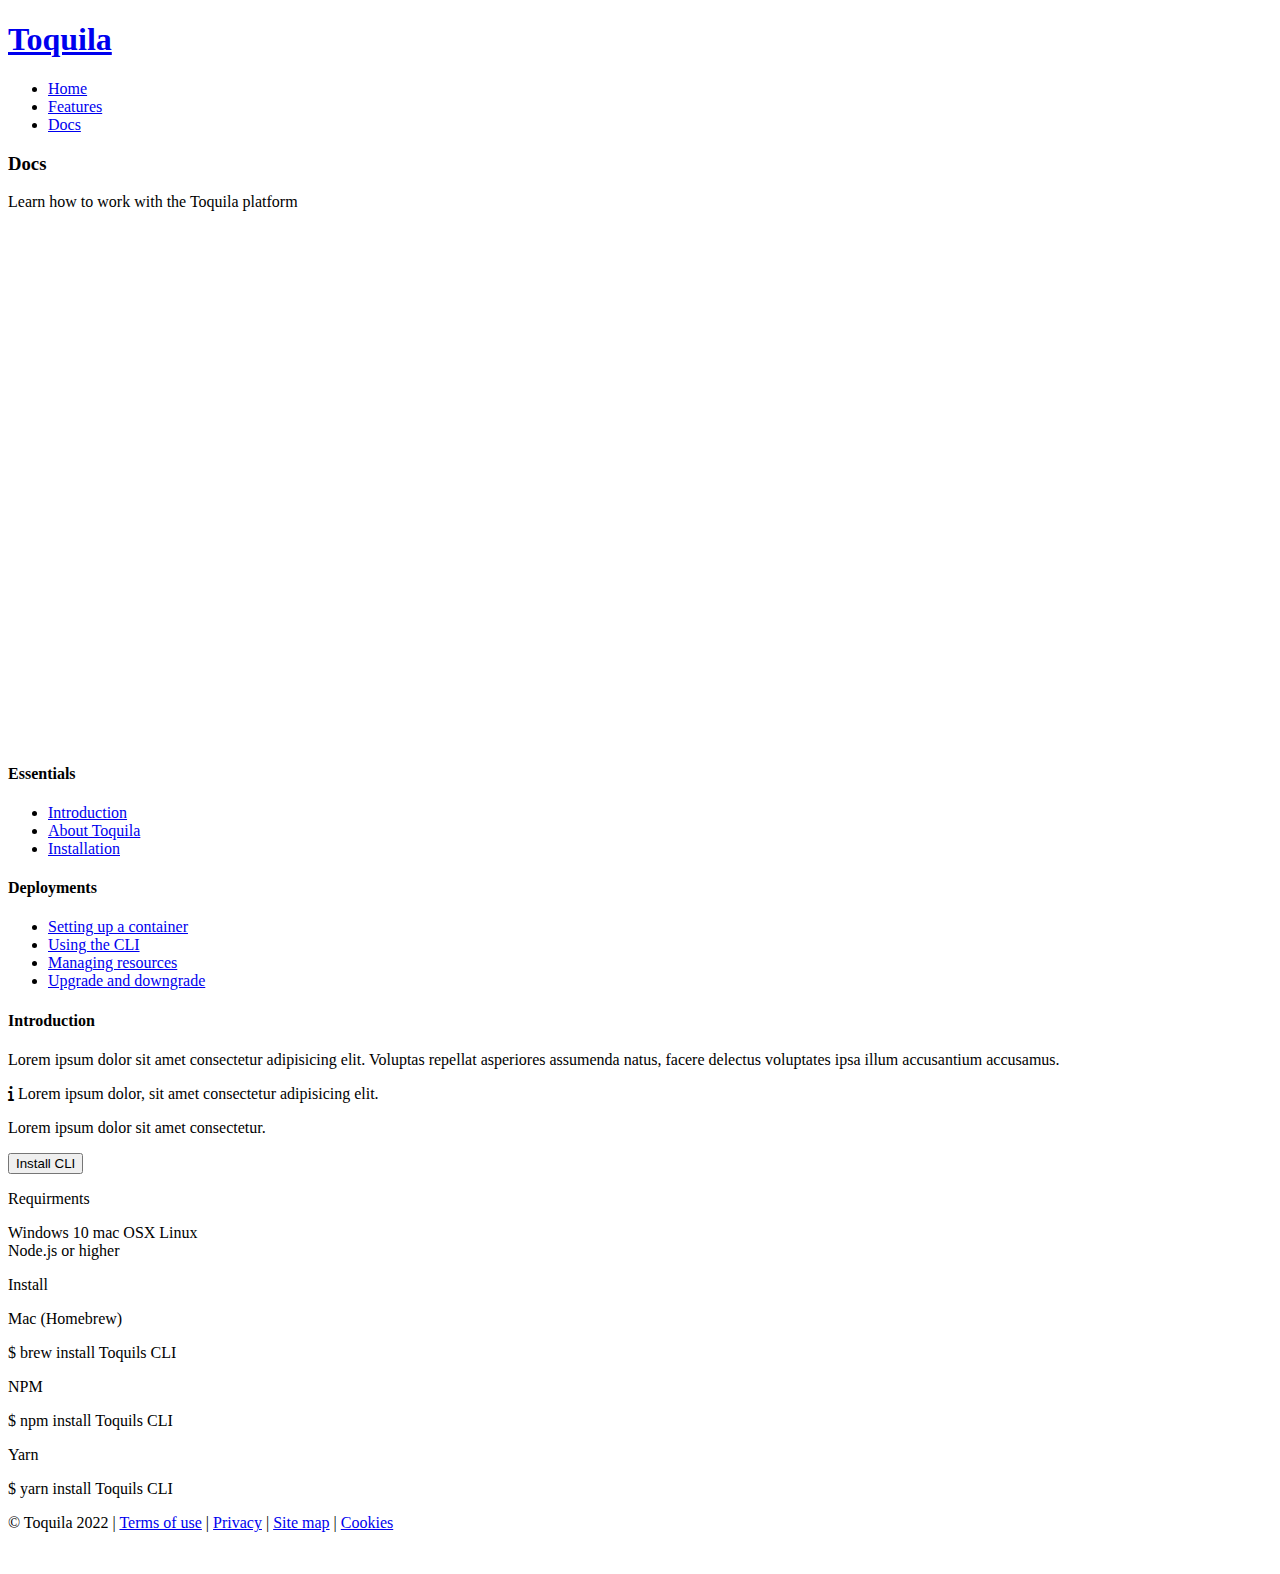
==== docs.html @ 3468caf2 "Initial commit" ====
<!DOCTYPE html>
<html lang="en">
<head>
    <meta charset="UTF-8">
    <meta http-equiv="X-UA-Compatible" content="IE=edge">
    <meta name="viewport" content="width=device-width, initial-scale=1.0">
    <title>server-web</title>
    

    <link rel="stylesheet" href="utility-classes.css">
    <link rel="stylesheet" href="web-server.css">
    <link rel="stylesheet" href="https://cdnjs.cloudflare.com/ajax/libs/font-awesome/6.1.0/css/all.min.css">
    
</head>
<body>     
        <!--------NAVBAR------->
    <div class="navbar">
        <div class="container flex">
            
            <h1><a href="#">Toquila</a></h1>
            <nav>
                <ul >
                    <li><a href="server-web.html">Home</a></li>
                    <li><a href="Features.html">Features</a></li>
                    <li><a href="#">Docs</a></li>
                </ul>
            </nav>
        </div>
    </div>

    <section class="docs-head">
        <div class="container grid p-3">
            <div class="p-1">
                <h3>Docs</h3>
                <p>Learn how to work with the Toquila platform</p>
            </div>
            <div class="img">
                <img src="images/docs.png" alt="">
            </div>
        </div>
    </section>

    <section class="docs-main">
        <div class="container grid p-3">
            <div class="card grey p-3">
                <h4 p-4>Essentials</h4>
                <div class="py-1 ">
                    <ul>
                        <li><a href="#">Introduction</a></li>
                        <li><a href="#">About Toquila</a></li>
                        <li><a href="#">Installation</a></li>
                    </ul>
                </div>
                <h4 p-4>Deployments</h4>
                <div class="py-1">
                    <ul>
                        <li><a href="#">Setting up a container</a></li>
                        <li><a href="#">Using the CLI</a></li>
                        <li><a href="#">Managing resources</a></li>
                        <li><a href="#">Upgrade and downgrade</a></li>
                    </ul>
                </div>
            </div>

            <div class="card p-3">
                <h4>Introduction</h4>
                <p>Lorem ipsum dolor sit amet consectetur adipisicing elit. Voluptas repellat asperiores assumenda natus, facere delectus voluptates ipsa illum accusantium accusamus.</p>
                <p class="my-1 spec-1 p-1"> <i class="fa fa-info"></i> Lorem ipsum dolor, sit amet consectetur adipisicing elit. </p>
                <p class="my-1">Lorem ipsum dolor sit amet consectetur.</p>
                <button class="btn">Install CLI</button>
                <p class="my-1">Requirments</p>
                <p class="my-1">Windows 10 mac OSX Linux <br>Node.js or higher</p>
                <p class="my-2">Install</p>
                <p>Mac (Homebrew)</p>
                <p class="my-1 spec">$ brew install Toquils CLI</p>
                <p>NPM</p>
                <p class="my-1 spec">$ npm install Toquils CLI</p>
                <p>Yarn</p>
                <p class="my-1 spec">$ yarn install Toquils CLI</p>
            </div>
        </div>
    </section>

    <section class="footer">
        <div class="container flex">
         <div>
          <p>
                &copy; Toquila 2022 | <a href="#">Terms of use</a> |
                <a href="#">Privacy</a> | <a href="#">Site map</a> 
                | <a href="#">Cookies</a> 
            </p>
          </div>
         
            <div class="social my-1">
                <a href="#"><img src="icons8-whatsapp.gif" alt=""></a>
                <a href="#"><img src="icons8-twitter.gif" alt=""></a>
                <a href="#"><img src="icons8-github.gif" alt=""></a>
                <a href="#"><img src="icons8-pinterest.gif" alt=""></a>
            </div>
            
        </div>
    </section>



      
        
</body>
</html>
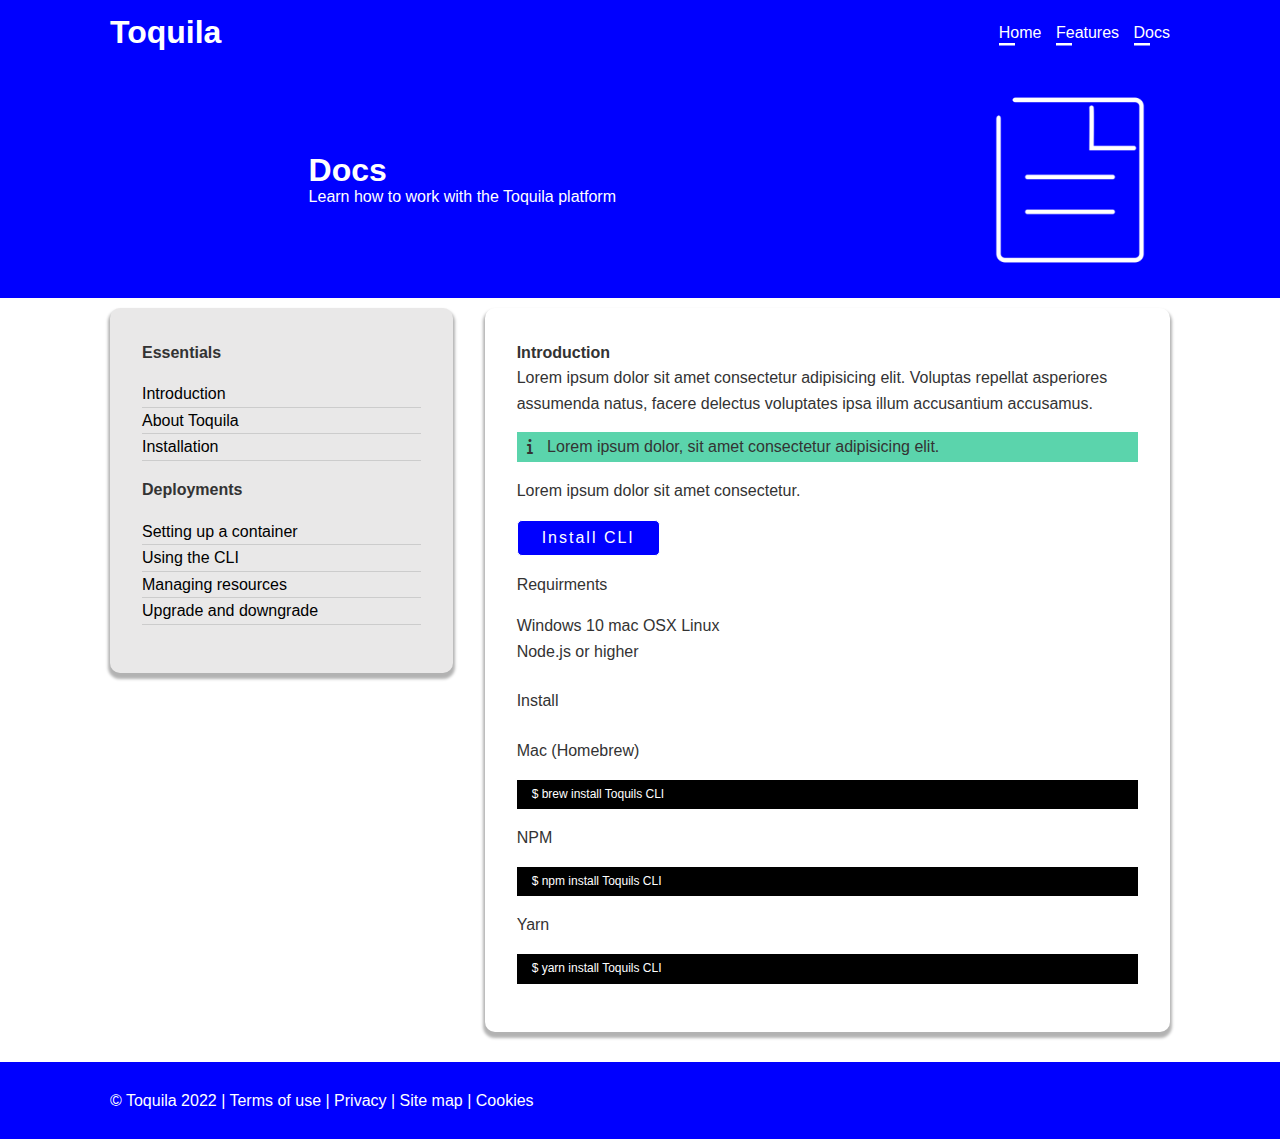
==== commit cf9b23eb: "Fixed some bugs" ====
--- a/docs.html
+++ b/docs.html
@@ -19,8 +19,8 @@
             
             <h1><a href="#">Toquila</a></h1>
             <nav>
-                <ul >
-                    <li><a href="server-web.html">Home</a></li>
+                <ul class="navbarMenu" >
+                    <li><a href="Home.html">Home</a></li>
                     <li><a href="Features.html">Features</a></li>
                     <li><a href="#">Docs</a></li>
                 </ul>
--- a/utility-classes.css
+++ b/utility-classes.css
@@ -0,0 +1,158 @@
+/*utilities*/
+:root{
+    --primary-clr: blue;
+    --light-clr: antiquewhite;
+    --dark-clr: #333;
+}
+ul{
+    list-style-type: none;
+}
+
+a{
+    text-decoration: none;
+    color: white;
+}
+
+.btn{
+    padding: 1rem 30px;
+    background-color: var(--dark-clr);
+    color: white;
+    border: 1px solid white;
+    border-radius: 5px;
+    display: inline-block;
+    cursor: pointer;
+    font-size: 12px;
+    transition: all 500ms ease;
+}
+
+.btn:hover{
+    transform: translateY(-1px);
+}
+
+img{
+    width: 100%;
+    
+}
+
+.grid{
+    display: grid;
+    grid-template-columns: repeat(2, 1fr);
+    gap: 1rem;
+    justify-content: center;
+    align-items: center;
+    height: 100%;
+}
+
+.flex{
+    display: flex;
+    align-items: center;
+    justify-content: center;
+}
+
+.container{
+    max-width: 1100px;
+    height: auto;
+    margin: 0 auto;
+    padding: 0px 40px;
+}
+
+.text-center{
+    text-align: center;
+}
+
+.card{
+    background-color: white;
+    box-shadow: 0px 4px 3px 2px rgba(0, 0, 0, 0.3);
+    color: #333;
+    width: auto;
+    height: auto;
+    padding: 30px 5px;
+    border-radius: 10px;
+}
+
+.my-1{
+    margin: 1rem 0;
+}
+
+.my-2{
+    margin: 1.5rem 0;
+}
+
+.my-3{
+    margin: 2rem 0;
+}
+
+.my-4{
+    margin: 3rem 0;
+}
+
+.m-1{
+    margin: 1rem ;
+}
+
+.m-2{
+    margin: 1.5rem ;
+}
+
+.m-3{
+    margin: 2rem ;
+}
+
+.m-4{
+    margin: 3rem ;
+}
+
+.m-5{
+    margin: 4rem ;
+}
+
+.m-6{
+    margin: 1rem 0;
+}
+
+.py-1{
+    padding: 1rem 0;
+}
+
+.py-2{
+    padding: 1.5rem 0;
+}
+
+.py-3{
+    padding: 2rem 0;
+}
+
+.py-4{
+    padding: 3rem 0;
+}
+
+.p-1{
+    padding: 1rem ;
+}
+
+.p-2{
+    padding: 1.5rem ;
+}
+
+.p-3{
+    padding: 2rem ;
+}
+
+.p-4{
+    padding: 3rem ;
+}
+
+.p-5{
+    padding: 4rem ;
+}
+
+.p-6{
+    padding: 1rem 0;
+}
+
+
+.text-center{
+    text-align: center;
+}
+
+
--- a/web-server.css
+++ b/web-server.css
@@ -0,0 +1,687 @@
+:root{
+     --primary-clr: blue;
+     --sec-clr: grey;
+     --light: #fff;
+     --dark: #000;
+     --transition: all 500ms ease-in-out;
+}
+
+*{
+    box-sizing: border-box;
+    margin: 0;
+    padding: 0;
+}
+
+body{
+    font-family: Arial, Helvetica, sans-serif;
+    line-height: 1.6rem;
+    position: relative;
+
+
+}
+
+/*utilities*/
+ul{
+    list-style-type: none;
+}
+
+a{
+    text-decoration: none;
+    color: white;
+}
+
+.btn{
+    padding:  .5rem 1.5rem;
+    background-color: blue;
+    color: white;
+    border: 1px solid white;
+    border-radius: 5px;
+    letter-spacing: 2px;
+    display: inline-block;
+    font-size: 1rem;
+    transition: var(--transition);
+}
+
+.btn:hover{
+    transform: translateY(-1px);
+}
+
+img{
+    width: 100%;
+    
+}
+
+.grid{
+    display: grid;
+    grid-template-columns: repeat(2, 1fr);
+    gap: 1rem;
+}
+
+.flex{
+    display: flex;
+    align-items: center;
+    justify-content: center;
+}
+
+.container{
+    max-width: 1100px;
+    height: auto;
+    margin: 0 auto;
+    position: relative;
+    padding: 10px 20px;
+}
+
+/*navbar*/
+.navbar{
+    background-color: blue;
+    color: white;
+    height: 70px;
+    width: 100%;
+    padding: 10px 0;
+    position: relative;
+}
+.navbar .flex{
+    justify-content: space-between;
+}
+
+.navbar .flex ul li{
+    display: inline-block;
+}
+
+.navbarMenu a{
+    position:relative;
+    display: inline-block;
+    clip-path: polygon(0 0, 100% 0, 100% 100%, 0% 100%);
+}
+
+.navbarMenu a::before, .navbarMenu a::after{
+    position: absolute;
+    content: '';
+    border-bottom: 3px solid #fff;
+    bottom: .1px;
+    transition: transform .5s cubic-bezier(0.075, 0.82, 0.165, 1);
+}
+
+.navbarMenu a::before{
+    width: 1em;
+    transform-origin: left;
+}
+
+.navbarMenu a:hover::before{
+    transform: scalex(0.5);
+}
+
+.navbarMenu a::after{
+    width: 85%;
+    left: 1em;
+    transform: translateX(110%);
+}
+
+.navbarMenu a:hover::after{
+    transform: translateX(0);
+}
+
+.flex li a{
+    margin-left: 10px;
+    
+}
+
+.flex li a:hover{
+    border-bottom: 1px solid white;
+}
+
+/*showcase*/
+
+.hidden{
+    visibility: hidden;
+    height: 0;
+}
+
+.showcase{
+    position: relative;
+    padding-top: 40px;
+    height: 300px;
+    background-color: blue;
+    color: white;
+}
+
+.showcase-text{
+    margin-top: 20px;
+    animation: slideinfromleft 1s ease-in;
+}
+
+.showcase-text h1{
+    font-weight: 50;
+    margin-bottom: 10px;
+    font-size: 1.5rem;
+}
+
+.showcase-text .btn{
+    border: 1px solid white;
+    padding: 0 10px;
+    margin-top: 10px;
+    font-size: 12px;
+}
+
+.showcase .grid{
+    grid-template-columns: 2fr 1fr;
+    gap: 2rem;
+}
+
+.showcase .showcase-form{
+    background-color: white;
+    box-shadow: 0 4px 3px rgba(0, 0, 0, 0.3);
+    color: #333;
+    height: 300px;
+    width: 100%;
+    padding: 2rem 1rem;
+    border-radius: 10px;
+    z-index: 2;
+    animation: slideinfromright 1s ease-in;
+}
+
+.showcase-form h2{
+    font-size: 1.5rem;
+    margin-top: -20px;
+}
+
+.showcase-form .form-control{
+    margin: 20px 0px;
+}
+
+.showcase-form .form-control input{
+    border: 0;
+    border-bottom: 1px solid black;
+    outline: none;
+    width: 100%;
+
+}
+
+
+
+.skewness{
+    height: 70px;
+    background-color: white;
+    margin-top: -70px;
+    transform: skewY(-2deg);
+    
+}
+
+.stats{
+    margin: 100px;
+    animation: slideinfrombottom 1s ease-in;
+}
+
+.stats .grid{
+    grid-template-columns: repeat(3, 1fr);
+    text-align: center;
+}
+
+.stats .grid .fa{
+    margin: 0px;
+    font-weight: 100px;
+    
+}
+
+.stats .grid p{
+    margin-top: 18px;
+}
+
+.stats .grid i{
+    transition: .5s ease ;
+}
+
+.stats .grid i:hover{
+    transform: translateY(-10%);
+
+}
+/*BOXES*/
+.cards{
+    background-color: blue;
+    
+}
+
+/*Features*/
+
+.features{
+    background-color: blue;
+    color: white;
+    height: 300px;
+}
+.features  h3{
+    font-size: 32px;
+    padding: 18px;
+    text-align: center;   
+}
+
+.features .grid p {
+    text-align: left;
+    height: 100%;
+}
+
+.features .grid .img ,
+.features-md .img {
+    width: 200px;
+    justify-self: flex-end;
+}
+
+
+.features-sub-head .img {
+    width: 250px;
+    justify-self: flex-end;
+}
+
+.features-sub-head {
+    background-color: rgb(243, 242, 241);
+    height: 300px;
+}
+
+.features-sub-head .grid {
+    height: 100%;
+}
+
+
+.features-end .fas{
+    margin-right: 20px;
+}
+
+.features-end .grid .card {
+    padding: 20px;
+    box-shadow: 1px 3px 4px 3px rgba(0, 0, 0, 0.1);
+}
+.features-end .grid{
+    grid-template-columns: repeat(3 ,1fr);
+}
+
+.features-end .grid *:first-child{
+    grid-column: 1 / span 3;
+}
+
+.features-end .grid *:nth-child(2) {
+    grid-column: 1 / span 2;
+}
+.features-end .grid .card {
+    width: 100%
+}
+
+/*cards*/
+.cards{
+    margin-top: -40px;
+    margin-bottom: 40px;
+    background-color: #fff;
+   
+}
+
+
+.cards .card-2 , .cards .card-3{
+   background-color: #fff;
+   padding: 20px 30px;
+   box-shadow: 0px 4px 3px 0px rgba(26, 26, 29, 0.3);
+   border: 0;
+}
+
+.cards .grid {
+   display: grid;
+   grid-template-rows: repeat (2 1fr);
+   grid-template-columns: repeat(3, 1fr);
+   gap: 2rem;
+}
+
+.cards .card-1 {
+   grid-column: 1 / span 2;
+   grid-row: 1 / span 2;
+   
+}
+
+.cards .grid div{
+   text-align: center;
+}
+
+
+/*Languages*/
+
+.languages{
+    margin-bottom: 50px
+}
+
+.languages .grid {
+    grid-template-columns: repeat(5 , 1fr); 
+    justify-items: center;   
+}
+.languages .languages-text{
+    font-size: 24px;
+    margin-bottom: 20px;
+}
+
+.languages img{
+    box-shadow: 0px 3px 5px 0px rgba(0, 0, 0, 0.3);
+    padding: 2px 4px 4px 5px;
+    width: 100px;
+
+}
+
+.languages .flex{
+    justify-content: space-evenly;
+}
+
+.languages .flex img{
+    transition: .5s;
+    border-radius: 10px;
+    
+}
+.languages .flex img:hover{
+    transform: translateY(-15%);
+}
+.languages-text{
+    margin: 15px 0;
+    font-size: 20px;
+    font-weight: bold;
+}
+/*Docs*/
+
+.docs-head{
+    background-color: var(--primary-clr);
+    color: #fff;
+}
+
+.docs-head .img{
+    width: 200px;
+}
+
+.docs-head h3{
+    font-size: 32px
+}
+.docs-head .p-1{
+    justify-self: flex-end;
+}
+.docs-head .img{
+    justify-self: flex-end;
+}
+
+.docs-main .grey{
+    background-color: rgb(233, 232, 232);
+    align-self: flex-start;
+}
+
+.docs-main li{
+    border: 0;
+    border-bottom: 1px solid #ccc;
+    transition: .3s;
+    outline: none;
+    
+}
+
+.docs-main ul a{
+    color: var(--dark);
+}
+
+.docs-main ul li:hover{
+    margin-left: 2px;
+}
+
+.docs-main .grid{
+    grid-template-columns: 1fr 2fr;
+    gap: 2rem;
+}
+
+.docs-main .grid .spec-1{
+    background-color: rgb(91, 212, 172);
+    padding: 2px 10px ;
+}
+
+.docs-main .grid .fa-info{
+    margin-right: 10px;
+}
+
+.docs-main .grid .spec{
+    background-color: var(--dark);
+    color: var(--light);
+    padding:  2px 0px 2px 15px  ;
+    font-size: 12px;
+}
+
+
+/*Footer*/
+.footer{
+    background-color: blue;
+    margin-top: 20px;
+    transition: var(--transition);
+}
+ .footer .flex{
+     justify-content: space-between;
+     flex-wrap: wrap;
+ }
+
+ .footer .flex p{
+     color: #fff;
+ }
+
+ .footer p a{
+    transition: var(--transition);
+ }
+
+ .footer p a:hover{
+    border-bottom: 1px solid #fff ;
+ }
+ .footer .flex img{
+     width: 20px;
+     border-radius: 50%;
+     background-color: blue;
+     margin-left: 10px;
+ }
+
+/*clouds*/
+
+.cloud{
+    background-color: blue;
+    color: white;
+}
+
+.cloud .grid h2{
+    margin: 18px 0;
+    font-size: 32px;
+}
+
+.cloud .grid button{
+    border: 1px solid white;
+}
+
+.cloud .grid img{
+    transform: scale(70%);
+}
+
+
+/*Animation*/
+
+@keyframes slideinfromleft{
+    0% {
+        transform: translateX(-100%);
+    }
+
+    100% {
+        transform: translatex(0);
+    }
+}
+@keyframes slideinfromright{
+    0% {
+        transform: translatex(100%);
+    }
+
+    100% {
+        transform: translatex(0);
+    }
+}
+@keyframes slideinfrombottom{
+    0% {
+        transform: translateY(100%);
+    }
+
+    100% {
+        transform: translatex(0);
+    }
+}
+
+
+
+@media(max-width: 768px) {
+    .body{
+        font-size: 14px;
+    }
+
+    .navbar{
+        height: 120px
+    }
+
+    .navbar .flex{
+        flex-direction: column;
+    }
+
+    .navbar .flex h1{
+        margin-bottom: 20px;
+    }
+
+    .navbar .flex ul{
+        background-color: rgba(0, 0, 0, 0.1);
+    }
+    .languages .flex{
+        display: grid;
+        grid-template-columns: 1fr 1fr ;
+        gap:1rem
+    }
+
+    .grid, .showcase .grid, .stats .grid,.cards .grid, 
+    .languages .grid, .docs-main .grid, .docs-head .grid {
+        grid-template-columns: 1fr;
+        grid-template-rows: 1fr;
+    }
+
+    .showcase{
+        height: auto;
+    }
+
+    .showcase .showcase-text{
+        text-align: center;
+        margin-top: -40px;
+    }
+
+    .showcase .showcase-form{
+        width:80% ;
+        justify-self: center;
+    }
+
+    .skewness{
+        visibility: hidden;
+        height: 0;     
+    }
+
+    .stats .text-center{
+        text-align: left;
+    }
+
+    .stats .grid{
+        margin-top: 40px;
+    }
+
+    .cloud .grid h2{
+        font-size: 24px;
+    }
+
+    .cloud .grid p{
+        font-size: 18px;
+    }
+
+    .languages .flex{
+        display: flex;
+        flex-wrap: wrap;
+    }
+
+    .cards{
+        padding: 20px;
+    }
+
+    .cards .grid .card-1{
+        grid-column: 1;
+        grid-row: 1;
+    }
+
+    .features .grid p{
+        text-align: center;
+        padding-bottom: 10px
+    }
+
+    .features .grid h3{
+        font-size: 24px;
+    }
+
+    .features .grid .img {
+        width: 100px;
+    }
+
+    .features-sub-head .grid .img{
+        width: 150px;
+    }
+
+    .features-sub-head .grid h3{
+        margin-bottom: 10px;
+        font-size: 18px;
+    }
+
+    .features-sub-head, .features-end{
+        padding-top: 20px;
+    }
+
+
+    .features, .features-end,
+     .features-md, .features-sub-head {
+         width: auto;
+         height: auto;
+     }
+
+     .features-sub-head .grid h3, .features-sub-head .grid p{
+         text-align: center;
+     }
+
+    .features-end .grid {
+        grid-template-columns: 1fr;
+        grid-template-rows: 1fr;
+    }
+
+    .features-end .grid *:first-child {
+        grid-column: 1 ;
+    }
+    
+    .features-end .grid *:nth-child(2) {
+        grid-column: 1;
+
+    }
+    
+
+    .features .grid .img, .features-sub-head .grid .img {
+        justify-self: center;
+    }
+
+    .docs-head .img{
+        justify-self: center;
+    }
+
+    .docs-head .grid > *:first-child{
+        justify-self: center;
+    }
+
+    .docs-head h3{
+        text-align: center;
+    }
+
+    .foooter{
+        margin-bottom: 0;
+        
+    }
+    .footer .flex{
+        display: flex;
+        flex-direction: column-reverse;
+    }
+    .footer img{
+        margin-left: 10px;
+    }
+}
+    